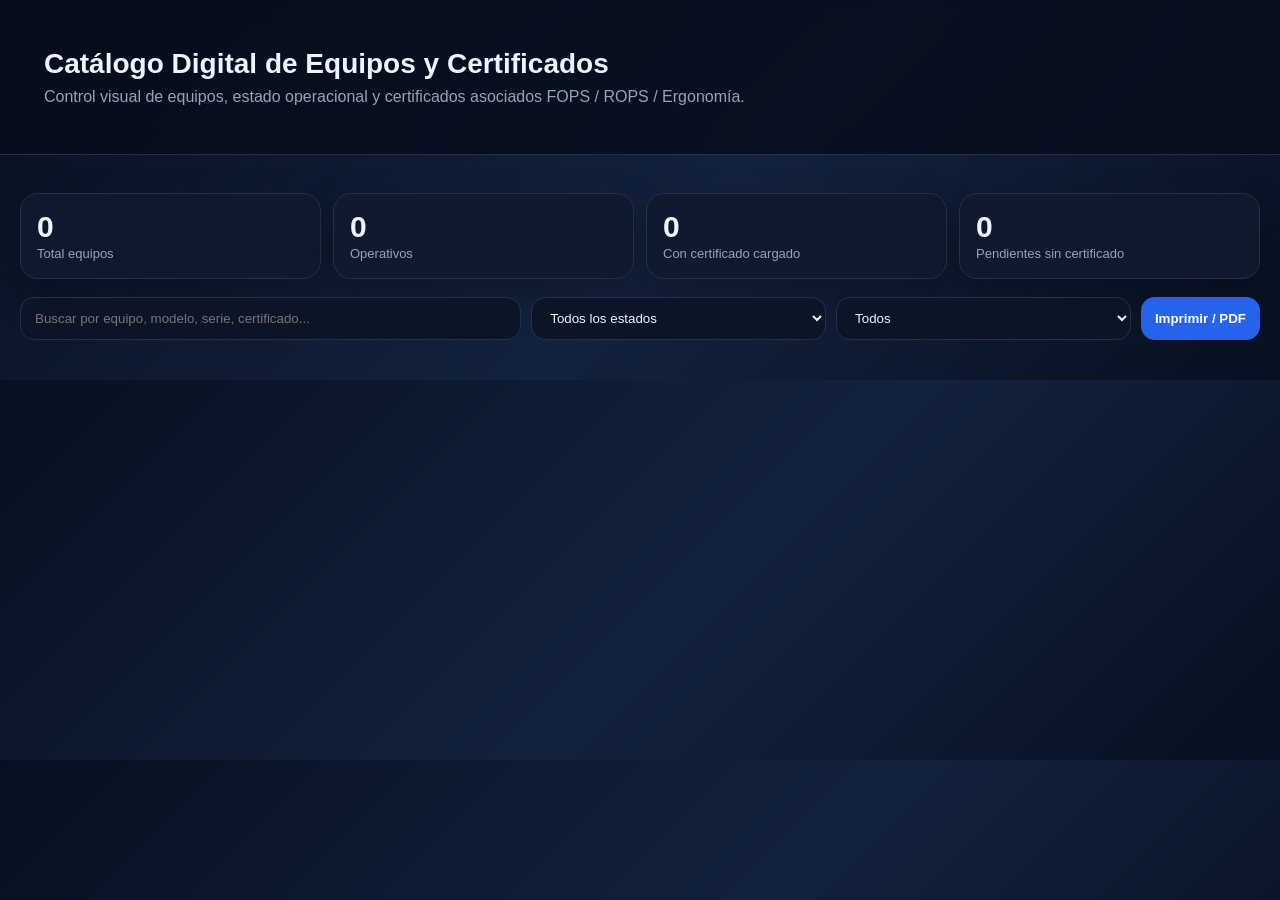
==== index.html @ b26f3c7c "Add files via upload" ====
<!doctype html>
<html lang="es"><head><meta charset="utf-8"><meta name="viewport" content="width=device-width, initial-scale=1"><title>Catálogo de Equipos y Certificados</title>
<style>
:root{--bg:#0b1220;--card:#111a2e;--muted:#97a3b6;--txt:#edf3ff;--a:#12b981;--b:#2563eb;--warn:#f59e0b;--bad:#ef4444;--line:#243047}*{box-sizing:border-box}body{margin:0;background:linear-gradient(135deg,#071021,#13223d 55%,#071021);font-family:Segoe UI,Roboto,Arial,sans-serif;color:var(--txt)}header{padding:28px 24px;border-bottom:1px solid var(--line);background:rgba(8,13,27,.82);position:sticky;top:0;z-index:5;backdrop-filter:blur(12px)}h1{margin:0;font-size:28px}header p{margin:8px 0 0;color:var(--muted)}.wrap{max-width:1280px;margin:auto;padding:20px}.kpis{display:grid;grid-template-columns:repeat(4,minmax(0,1fr));gap:12px;margin:18px 0}.kpi,.panel,.card{background:rgba(17,26,46,.88);border:1px solid var(--line);border-radius:18px;box-shadow:0 16px 40px rgba(0,0,0,.25)}.kpi{padding:16px}.kpi b{font-size:30px;display:block}.kpi span{color:var(--muted);font-size:13px}.toolbar{display:grid;grid-template-columns:1.7fr 1fr 1fr auto;gap:10px;margin:14px 0 20px}.toolbar input,.toolbar select{width:100%;padding:12px 14px;border-radius:14px;border:1px solid var(--line);background:#0c1527;color:var(--txt)}button,.btn{border:0;border-radius:14px;padding:11px 14px;background:var(--b);color:white;text-decoration:none;cursor:pointer;font-weight:700;display:inline-flex;gap:8px;align-items:center;justify-content:center}.btn.ok{background:var(--a)}.btn.gray{background:#334155}.grid{display:grid;grid-template-columns:repeat(auto-fill,minmax(310px,1fr));gap:14px}.card{padding:16px;position:relative;overflow:hidden}.card:before{content:"";position:absolute;right:-40px;top:-40px;width:120px;height:120px;background:rgba(37,99,235,.18);border-radius:50%}.tag{display:inline-flex;padding:6px 10px;border-radius:999px;font-size:12px;font-weight:700}.op{background:rgba(18,185,129,.16);color:#7ff0c8}.fs{background:rgba(239,68,68,.15);color:#ffb4b4}.nocert{background:rgba(245,158,11,.15);color:#ffd38a}.cert{background:rgba(37,99,235,.18);color:#bcd3ff}.title{font-size:20px;font-weight:800;margin:14px 0 4px}.meta{color:var(--muted);font-size:14px;line-height:1.55}.actions{display:flex;gap:8px;flex-wrap:wrap;margin-top:14px}.modal{display:none;position:fixed;inset:0;background:rgba(0,0,0,.74);z-index:20;padding:18px}.modal.show{display:block}.modalbox{height:94vh;max-width:1100px;margin:auto;background:#0b1220;border:1px solid var(--line);border-radius:20px;overflow:hidden;display:flex;flex-direction:column}.modalhead{padding:12px 16px;display:flex;justify-content:space-between;gap:12px;align-items:center;border-bottom:1px solid var(--line)}iframe{width:100%;height:100%;border:0;background:white}.empty{text-align:center;color:var(--muted);padding:35px}.printOnly{display:none}@media(max-width:760px){.kpis{grid-template-columns:repeat(2,1fr)}.toolbar{grid-template-columns:1fr}.wrap{padding:12px}h1{font-size:22px}}@media print{header,.toolbar,.actions{display:none}.card{break-inside:avoid}.grid{display:block}.card{margin-bottom:12px}.printOnly{display:block}}
</style></head><body><header><div class="wrap"><h1>Catálogo Digital de Equipos y Certificados</h1><p>Control visual de equipos, estado operacional y certificados asociados FOPS / ROPS / Ergonomía.</p></div></header><main class="wrap"><section class="kpis"><div class="kpi"><b id="kTotal">0</b><span>Total equipos</span></div><div class="kpi"><b id="kOp">0</b><span>Operativos</span></div><div class="kpi"><b id="kCert">0</b><span>Con certificado cargado</span></div><div class="kpi"><b id="kPend">0</b><span>Pendientes sin certificado</span></div></section><section class="toolbar"><input id="q" placeholder="Buscar por equipo, modelo, serie, certificado..."><select id="estado"><option value="">Todos los estados</option><option>Operativo</option><option>F/S</option></select><select id="cert"><option value="">Todos</option><option value="si">Con certificado</option><option value="no">Sin certificado</option></select><button onclick="window.print()">Imprimir / PDF</button></section><section class="grid" id="grid"></section></main><div class="modal" id="modal"><div class="modalbox"><div class="modalhead"><strong id="modalTitle">Certificado</strong><div><a id="download" class="btn ok" target="_blank">Abrir PDF</a> <button class="btn gray" onclick="closeModal()">Cerrar</button></div></div><iframe id="viewer"></iframe></div></div><script src="data.js"></script><script>
const grid=document.getElementById('grid');const q=document.getElementById('q'), estado=document.getElementById('estado'), cert=document.getElementById('cert');
function render(){const text=q.value.toLowerCase();let list=EQUIPOS.filter(e=>{const blob=Object.values(e).join(' ').toLowerCase();return (!text||blob.includes(text))&&(!estado.value||e.estado===estado.value)&&(!cert.value||(cert.value==='si'?e.certificado:e.certificado===''));});
document.getElementById('kTotal').textContent=EQUIPOS.length;document.getElementById('kOp').textContent=EQUIPOS.filter(e=>e.estado==='Operativo').length;document.getElementById('kCert').textContent=EQUIPOS.filter(e=>e.certificado).length;document.getElementById('kPend').textContent=EQUIPOS.filter(e=>!e.certificado).length;
grid.innerHTML=list.length?list.map(e=>`<article class="card"><span class="tag ${e.estado==='Operativo'?'op':'fs'}">${e.estado}</span> <span class="tag ${e.certificado?'cert':'nocert'}">${e.certificado?'Certificado cargado':'Sin certificado'}</span><div class="title">${e.equipo}</div><div class="meta"><b>ID:</b> ${e.id}<br><b>Marca / Modelo:</b> ${e.marca||'Pendiente'} ${e.modelo||''}<br><b>Serie / Rig:</b> ${e.serie||'Pendiente'} ${e.rig?'/ '+e.rig:''}<br><b>Fecha cert.:</b> ${e.fecha||'Pendiente'}<br><b>Tipo:</b> ${e.tipo||'Pendiente'}${e.observacion?'<br><b>Obs.:</b> '+e.observacion:''}</div><div class="actions">${e.certificado?`<button class="btn ok" onclick='openCert(${JSON.stringify(e.certificado)},${JSON.stringify(e.equipo)})'>Ver certificado</button><a class="btn" href="validar.html?id=${encodeURIComponent(e.id)}" target="_blank">Validar</a>`:`<button class="btn gray" disabled>Certificado pendiente</button>`}</div></article>`).join(''):'<div class="empty panel">No se encontraron equipos con ese filtro.</div>';}
function openCert(url,title){document.getElementById('modal').classList.add('show');document.getElementById('viewer').src=url;document.getElementById('download').href=url;document.getElementById('modalTitle').textContent=title+' · Certificado';}
function closeModal(){document.getElementById('modal').classList.remove('show');document.getElementById('viewer').src='';}
[q,estado,cert].forEach(x=>x.addEventListener('input',render));render();
</script></body></html>
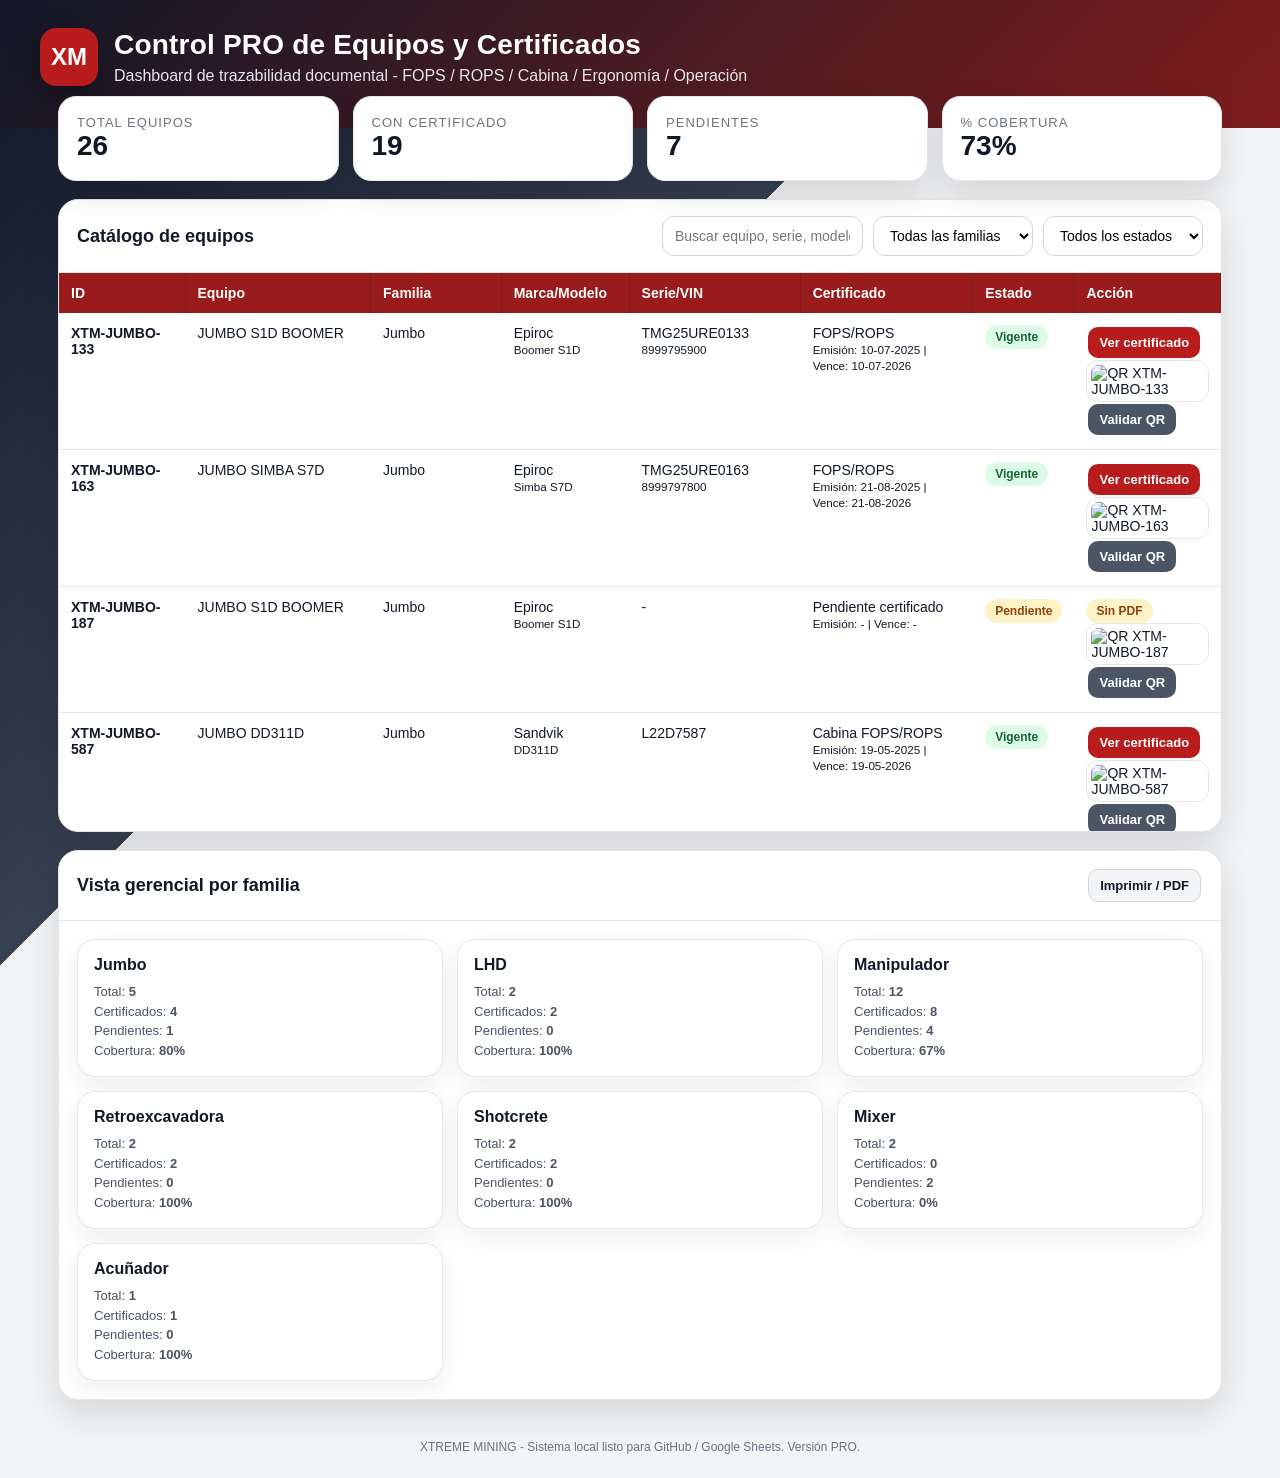
==== commit b98fe64b: "Add files via upload" ====
--- a/index.html
+++ b/index.html
@@ -1,13 +1,85 @@
+
 <!doctype html>
-<html lang="es"><head><meta charset="utf-8"><meta name="viewport" content="width=device-width, initial-scale=1"><title>Catálogo de Equipos y Certificados</title>
-<style>
-:root{--bg:#0b1220;--card:#111a2e;--muted:#97a3b6;--txt:#edf3ff;--a:#12b981;--b:#2563eb;--warn:#f59e0b;--bad:#ef4444;--line:#243047}*{box-sizing:border-box}body{margin:0;background:linear-gradient(135deg,#071021,#13223d 55%,#071021);font-family:Segoe UI,Roboto,Arial,sans-serif;color:var(--txt)}header{padding:28px 24px;border-bottom:1px solid var(--line);background:rgba(8,13,27,.82);position:sticky;top:0;z-index:5;backdrop-filter:blur(12px)}h1{margin:0;font-size:28px}header p{margin:8px 0 0;color:var(--muted)}.wrap{max-width:1280px;margin:auto;padding:20px}.kpis{display:grid;grid-template-columns:repeat(4,minmax(0,1fr));gap:12px;margin:18px 0}.kpi,.panel,.card{background:rgba(17,26,46,.88);border:1px solid var(--line);border-radius:18px;box-shadow:0 16px 40px rgba(0,0,0,.25)}.kpi{padding:16px}.kpi b{font-size:30px;display:block}.kpi span{color:var(--muted);font-size:13px}.toolbar{display:grid;grid-template-columns:1.7fr 1fr 1fr auto;gap:10px;margin:14px 0 20px}.toolbar input,.toolbar select{width:100%;padding:12px 14px;border-radius:14px;border:1px solid var(--line);background:#0c1527;color:var(--txt)}button,.btn{border:0;border-radius:14px;padding:11px 14px;background:var(--b);color:white;text-decoration:none;cursor:pointer;font-weight:700;display:inline-flex;gap:8px;align-items:center;justify-content:center}.btn.ok{background:var(--a)}.btn.gray{background:#334155}.grid{display:grid;grid-template-columns:repeat(auto-fill,minmax(310px,1fr));gap:14px}.card{padding:16px;position:relative;overflow:hidden}.card:before{content:"";position:absolute;right:-40px;top:-40px;width:120px;height:120px;background:rgba(37,99,235,.18);border-radius:50%}.tag{display:inline-flex;padding:6px 10px;border-radius:999px;font-size:12px;font-weight:700}.op{background:rgba(18,185,129,.16);color:#7ff0c8}.fs{background:rgba(239,68,68,.15);color:#ffb4b4}.nocert{background:rgba(245,158,11,.15);color:#ffd38a}.cert{background:rgba(37,99,235,.18);color:#bcd3ff}.title{font-size:20px;font-weight:800;margin:14px 0 4px}.meta{color:var(--muted);font-size:14px;line-height:1.55}.actions{display:flex;gap:8px;flex-wrap:wrap;margin-top:14px}.modal{display:none;position:fixed;inset:0;background:rgba(0,0,0,.74);z-index:20;padding:18px}.modal.show{display:block}.modalbox{height:94vh;max-width:1100px;margin:auto;background:#0b1220;border:1px solid var(--line);border-radius:20px;overflow:hidden;display:flex;flex-direction:column}.modalhead{padding:12px 16px;display:flex;justify-content:space-between;gap:12px;align-items:center;border-bottom:1px solid var(--line)}iframe{width:100%;height:100%;border:0;background:white}.empty{text-align:center;color:var(--muted);padding:35px}.printOnly{display:none}@media(max-width:760px){.kpis{grid-template-columns:repeat(2,1fr)}.toolbar{grid-template-columns:1fr}.wrap{padding:12px}h1{font-size:22px}}@media print{header,.toolbar,.actions{display:none}.card{break-inside:avoid}.grid{display:block}.card{margin-bottom:12px}.printOnly{display:block}}
-</style></head><body><header><div class="wrap"><h1>Catálogo Digital de Equipos y Certificados</h1><p>Control visual de equipos, estado operacional y certificados asociados FOPS / ROPS / Ergonomía.</p></div></header><main class="wrap"><section class="kpis"><div class="kpi"><b id="kTotal">0</b><span>Total equipos</span></div><div class="kpi"><b id="kOp">0</b><span>Operativos</span></div><div class="kpi"><b id="kCert">0</b><span>Con certificado cargado</span></div><div class="kpi"><b id="kPend">0</b><span>Pendientes sin certificado</span></div></section><section class="toolbar"><input id="q" placeholder="Buscar por equipo, modelo, serie, certificado..."><select id="estado"><option value="">Todos los estados</option><option>Operativo</option><option>F/S</option></select><select id="cert"><option value="">Todos</option><option value="si">Con certificado</option><option value="no">Sin certificado</option></select><button onclick="window.print()">Imprimir / PDF</button></section><section class="grid" id="grid"></section></main><div class="modal" id="modal"><div class="modalbox"><div class="modalhead"><strong id="modalTitle">Certificado</strong><div><a id="download" class="btn ok" target="_blank">Abrir PDF</a> <button class="btn gray" onclick="closeModal()">Cerrar</button></div></div><iframe id="viewer"></iframe></div></div><script src="data.js"></script><script>
-const grid=document.getElementById('grid');const q=document.getElementById('q'), estado=document.getElementById('estado'), cert=document.getElementById('cert');
-function render(){const text=q.value.toLowerCase();let list=EQUIPOS.filter(e=>{const blob=Object.values(e).join(' ').toLowerCase();return (!text||blob.includes(text))&&(!estado.value||e.estado===estado.value)&&(!cert.value||(cert.value==='si'?e.certificado:e.certificado===''));});
-document.getElementById('kTotal').textContent=EQUIPOS.length;document.getElementById('kOp').textContent=EQUIPOS.filter(e=>e.estado==='Operativo').length;document.getElementById('kCert').textContent=EQUIPOS.filter(e=>e.certificado).length;document.getElementById('kPend').textContent=EQUIPOS.filter(e=>!e.certificado).length;
-grid.innerHTML=list.length?list.map(e=>`<article class="card"><span class="tag ${e.estado==='Operativo'?'op':'fs'}">${e.estado}</span> <span class="tag ${e.certificado?'cert':'nocert'}">${e.certificado?'Certificado cargado':'Sin certificado'}</span><div class="title">${e.equipo}</div><div class="meta"><b>ID:</b> ${e.id}<br><b>Marca / Modelo:</b> ${e.marca||'Pendiente'} ${e.modelo||''}<br><b>Serie / Rig:</b> ${e.serie||'Pendiente'} ${e.rig?'/ '+e.rig:''}<br><b>Fecha cert.:</b> ${e.fecha||'Pendiente'}<br><b>Tipo:</b> ${e.tipo||'Pendiente'}${e.observacion?'<br><b>Obs.:</b> '+e.observacion:''}</div><div class="actions">${e.certificado?`<button class="btn ok" onclick='openCert(${JSON.stringify(e.certificado)},${JSON.stringify(e.equipo)})'>Ver certificado</button><a class="btn" href="validar.html?id=${encodeURIComponent(e.id)}" target="_blank">Validar</a>`:`<button class="btn gray" disabled>Certificado pendiente</button>`}</div></article>`).join(''):'<div class="empty panel">No se encontraron equipos con ese filtro.</div>';}
-function openCert(url,title){document.getElementById('modal').classList.add('show');document.getElementById('viewer').src=url;document.getElementById('download').href=url;document.getElementById('modalTitle').textContent=title+' · Certificado';}
-function closeModal(){document.getElementById('modal').classList.remove('show');document.getElementById('viewer').src='';}
-[q,estado,cert].forEach(x=>x.addEventListener('input',render));render();
-</script></body></html>+<html lang="es">
+<head>
+<meta charset="utf-8">
+<meta name="viewport" content="width=device-width,initial-scale=1">
+<title>XTREME MINING | Equipos y Certificados</title>
+<link rel="stylesheet" href="styles.css">
+</head>
+<body>
+<header class="header">
+  <div class="brand">
+    <div class="logo">XM</div>
+    <div>
+      <h1>Control PRO de Equipos y Certificados</h1>
+      <p class="subtitle">Dashboard de trazabilidad documental - FOPS / ROPS / Cabina / Ergonomía / Operación</p>
+    </div>
+  </div>
+</header>
+<main class="wrap">
+  <section class="kpis">
+    <div class="kpi"><div class="t">Total equipos</div><div class="n" id="kTotal">0</div></div>
+    <div class="kpi"><div class="t">Con certificado</div><div class="n" id="kCert">0</div></div>
+    <div class="kpi"><div class="t">Pendientes</div><div class="n" id="kPend">0</div></div>
+    <div class="kpi"><div class="t">% cobertura</div><div class="n" id="kCob">0%</div></div>
+  </section>
+
+  <section class="panel">
+    <div class="panel-head">
+      <h2>Catálogo de equipos</h2>
+      <div class="filters">
+        <input id="q" placeholder="Buscar equipo, serie, modelo...">
+        <select id="familia"><option value="">Todas las familias</option></select>
+        <select id="estado"><option value="">Todos los estados</option><option>Vigente</option><option>Pendiente</option></select>
+      </div>
+    </div>
+    <div class="table-wrap">
+      <table>
+        <thead><tr><th>ID</th><th>Equipo</th><th>Familia</th><th>Marca/Modelo</th><th>Serie/VIN</th><th>Certificado</th><th>Estado</th><th>Acción</th></tr></thead>
+        <tbody id="tbody"></tbody>
+      </table>
+    </div>
+  </section>
+
+  <section class="panel">
+    <div class="panel-head"><h2>Vista gerencial por familia</h2><button class="btn light" onclick="window.print()">Imprimir / PDF</button></div>
+    <div class="cards" id="cards"></div>
+  </section>
+</main>
+<div class="footer">XTREME MINING - Sistema local listo para GitHub / Google Sheets. Versión PRO.</div>
+<script src="data.js"></script>
+<script>
+const $=s=>document.querySelector(s);
+const families=[...new Set(EQUIPOS.map(e=>e["Familia"]))].sort();
+families.forEach(f=>{const o=document.createElement("option");o.textContent=f;o.value=f;$("#familia").appendChild(o)});
+function badge(e){return e==="Vigente" ? '<span class="badge ok">Vigente</span>' : '<span class="badge pend">Pendiente</span>'}
+function action(e){
+ const url=e["URL Local"];
+ const qr=e["QR"];
+ let buttons = url ? `<a class="btn red" href="${url}" target="_blank">Ver certificado</a>` : `<span class="badge pend">Sin PDF</span>`;
+ return `${buttons}<br><img class="qr" src="${qr}" alt="QR ${e["ID Equipo"]}"><br><a class="btn gray" href="validar.html?id=${e["ID Equipo"]}" target="_blank">Validar QR</a>`;
+}
+function filterData(){
+ const q=$("#q").value.toLowerCase().trim();
+ const fam=$("#familia").value; const est=$("#estado").value;
+ return EQUIPOS.filter(e=>(!fam||e["Familia"]===fam)&&(!est||e["Estado"]===est)&&(!q||JSON.stringify(e).toLowerCase().includes(q)));
+}
+function render(){
+ const data=filterData();
+ $("#tbody").innerHTML=data.map(e=>`<tr>
+ <td><b>${e["ID Equipo"]}</b></td><td>${e["Equipo"]}</td><td>${e["Familia"]}</td>
+ <td>${e["Marca"]||"-"}<br><small>${e["Modelo"]||""}</small></td><td>${e["Serie/VIN"]||"-"}<br><small>${e["Rig/Patente"]||""}</small></td>
+ <td>${e["Tipo Certificado"]}<br><small>Emisión: ${e["Emisión"]||"-"} | Vence: ${e["Vencimiento"]||"-"}</small></td><td>${badge(e["Estado"])}</td><td>${action(e)}</td></tr>`).join("");
+ const total=EQUIPOS.length, cert=EQUIPOS.filter(e=>e["Archivo Certificado"]).length, pend=total-cert;
+ $("#kTotal").textContent=total; $("#kCert").textContent=cert; $("#kPend").textContent=pend; $("#kCob").textContent=Math.round(cert/total*100)+"%";
+ renderCards();
+}
+function renderCards(){
+ const by={}; EQUIPOS.forEach(e=>{by[e["Familia"]] ||= {t:0,c:0,p:0}; by[e["Familia"]].t++; if(e["Archivo Certificado"]) by[e["Familia"]].c++; else by[e["Familia"]].p++;});
+ $("#cards").innerHTML=Object.entries(by).map(([f,v])=>`<div class="card"><h3>${f}</h3><div class="meta">Total: <b>${v.t}</b><br>Certificados: <b>${v.c}</b><br>Pendientes: <b>${v.p}</b><br>Cobertura: <b>${Math.round(v.c/v.t*100)}%</b></div></div>`).join("");
+}
+["q","familia","estado"].forEach(id=>$("#"+id).addEventListener("input",render));
+render();
+</script>
+</body></html>
--- a/styles.css
+++ b/styles.css
@@ -0,0 +1,32 @@
+
+:root{--red:#b91c1c;--red2:#7f1d1d;--dark:#111827;--gray:#6b7280;--bg:#f3f4f6;--ok:#16a34a;--warn:#d97706;--card:#ffffff}
+*{box-sizing:border-box} body{margin:0;font-family:Inter,Segoe UI,Arial,sans-serif;background:linear-gradient(135deg,#111827 0%,#374151 35%,#f3f4f6 35%);color:#111827}
+.header{padding:28px 24px 42px;color:white;background:linear-gradient(135deg,#111827,#7f1d1d)}
+.header .brand{display:flex;align-items:center;gap:16px;max-width:1200px;margin:auto}
+.logo{width:58px;height:58px;border-radius:16px;background:#b91c1c;display:grid;place-items:center;font-weight:900;font-size:24px;box-shadow:0 10px 30px #0005}
+h1{margin:0;font-size:28px;letter-spacing:.2px}.subtitle{margin:6px 0 0;color:#e5e7eb}
+.wrap{max-width:1200px;margin:-32px auto 40px;padding:0 18px}
+.kpis{display:grid;grid-template-columns:repeat(4,1fr);gap:14px;margin-bottom:18px}
+.kpi{background:var(--card);border-radius:18px;padding:18px;box-shadow:0 12px 32px #0002;border:1px solid #e5e7eb}
+.kpi .n{font-size:28px;font-weight:900}.kpi .t{font-size:13px;color:var(--gray);text-transform:uppercase;letter-spacing:.08em}
+.panel{background:#fff;border-radius:20px;box-shadow:0 12px 36px #0002;border:1px solid #e5e7eb;overflow:hidden;margin-bottom:18px}
+.panel-head{padding:16px 18px;background:#fff;border-bottom:1px solid #e5e7eb;display:flex;justify-content:space-between;gap:12px;align-items:center;flex-wrap:wrap}
+.panel-head h2{margin:0;font-size:18px}
+.filters{display:flex;gap:10px;flex-wrap:wrap}
+input,select{border:1px solid #d1d5db;border-radius:12px;padding:10px 12px;font-size:14px;background:#fff;min-width:160px}
+.table-wrap{overflow:auto;max-height:62vh}
+table{border-collapse:separate;border-spacing:0;width:100%;font-size:14px}
+thead th{position:sticky;top:0;background:#991b1b;color:#fff;text-align:left;padding:12px;border-right:1px solid #7f1d1d;z-index:1}
+tbody td{padding:12px;border-bottom:1px solid #e5e7eb;vertical-align:top}
+tbody tr:hover{background:#f9fafb}
+.badge{display:inline-flex;align-items:center;border-radius:999px;padding:5px 10px;font-size:12px;font-weight:800}
+.ok{background:#dcfce7;color:#166534}.pend{background:#fef3c7;color:#92400e}.risk{background:#fee2e2;color:#991b1b}
+.btn{display:inline-flex;text-decoration:none;background:#111827;color:white;border-radius:10px;padding:8px 11px;font-weight:800;font-size:13px;margin:2px;border:none;cursor:pointer}
+.btn.red{background:#b91c1c}.btn.gray{background:#4b5563}.btn.light{background:#f3f4f6;color:#111827;border:1px solid #d1d5db}
+.cards{display:grid;grid-template-columns:repeat(3,1fr);gap:14px;padding:18px}
+.card{border:1px solid #e5e7eb;border-radius:18px;padding:16px;background:#fff;box-shadow:0 8px 26px #0001}
+.card h3{margin:0 0 8px;font-size:16px}.meta{font-size:13px;color:#4b5563;line-height:1.5}
+.qr{width:76px;height:76px;border:1px solid #e5e7eb;border-radius:12px;padding:4px;background:#fff}
+.footer{color:#6b7280;text-align:center;font-size:12px;margin:24px}
+@media(max-width:900px){.kpis{grid-template-columns:repeat(2,1fr)}.cards{grid-template-columns:1fr}.header .brand{align-items:flex-start}.table-wrap{max-height:none}}
+@media(max-width:560px){.kpis{grid-template-columns:1fr}h1{font-size:22px}.wrap{padding:0 10px}input,select{width:100%}.panel-head{display:block}.filters{margin-top:10px}}
